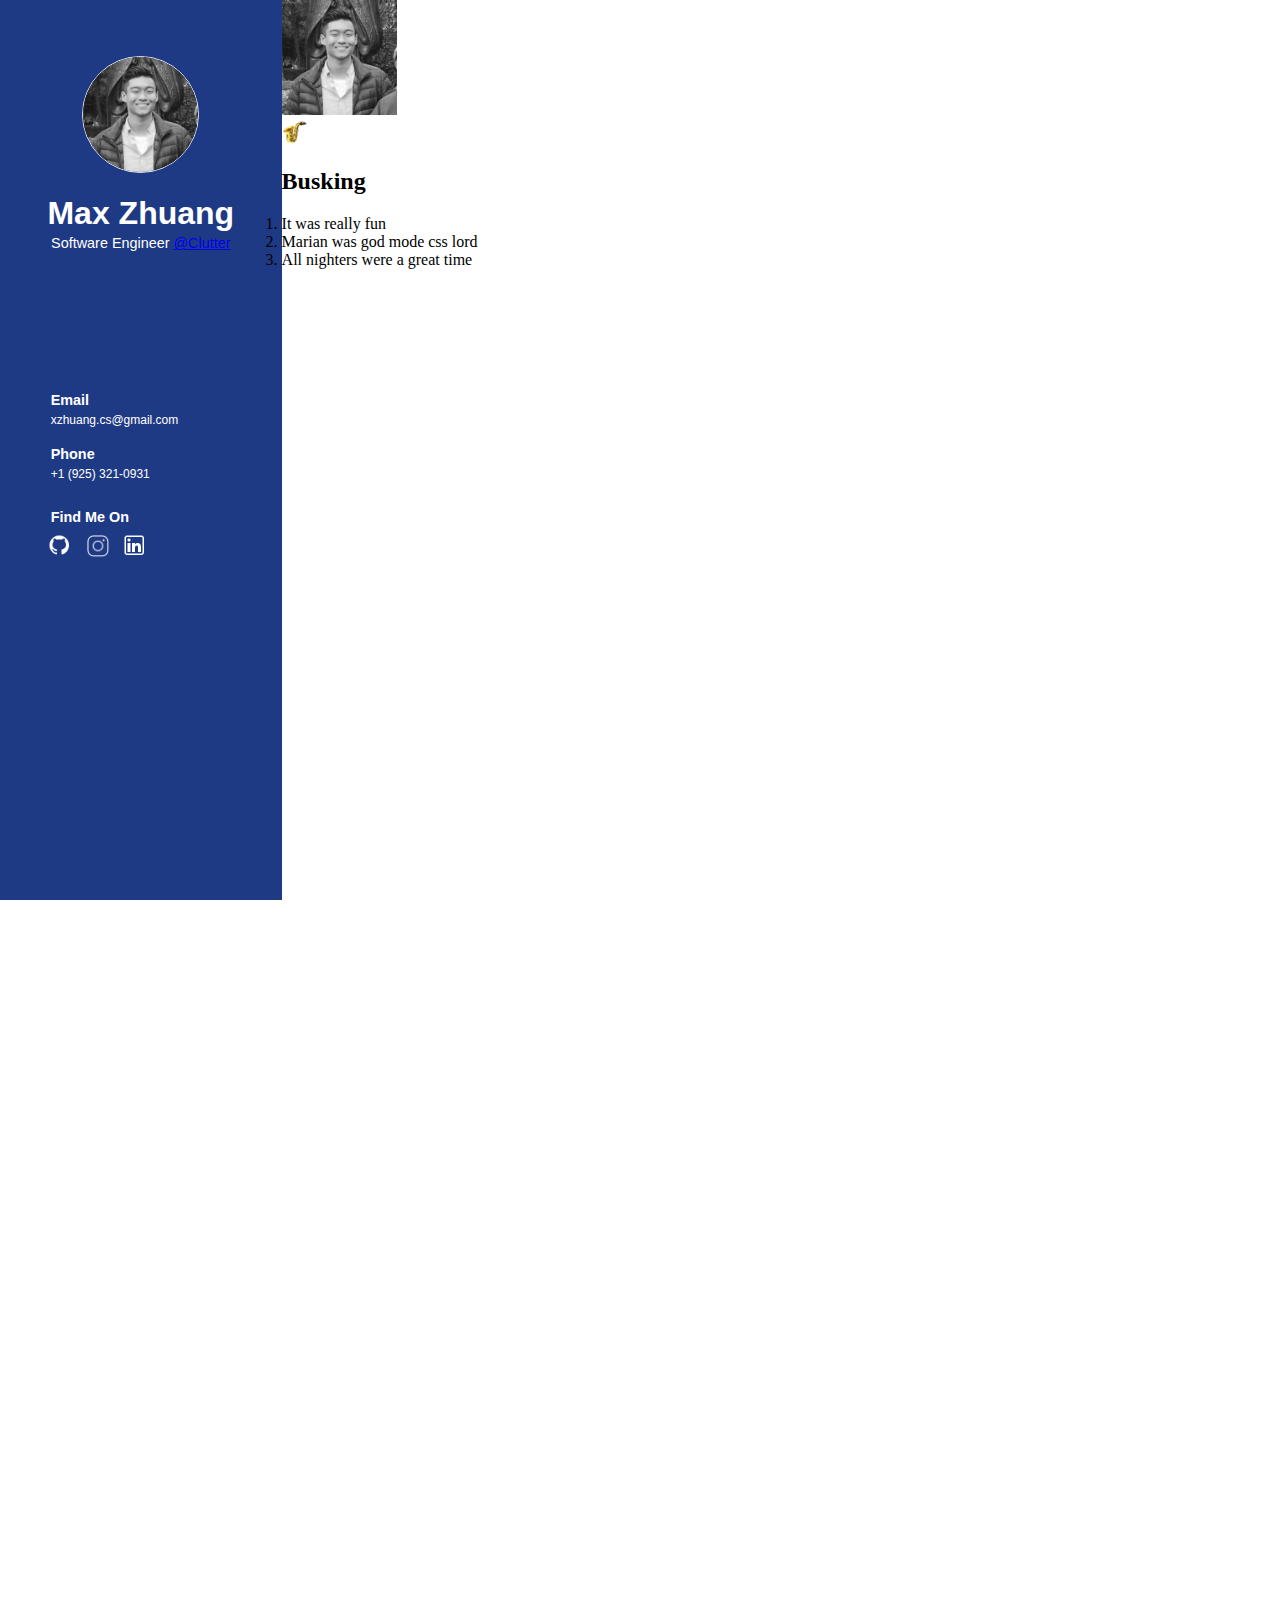
==== projects.html @ f991a174 "wip" ====
<!DOCTYPE html>
<html>
    <head>
        <meta charset="UTF-8"/>
        <meta name="viewport" content="width=device-width, initial-scale=1.0"/>
        <title>Max Zhuang &hyphen; Projects</title>
        <link rel="stylesheet" type="text/css" href="./css/projects.css" />
        <link rel="stylesheet" type="text/css" href="./css/sidebar.css" />
        <link rel="stylesheet" type="https://fonts.googleapis.com/css?family=Lato:700i">
    </head>
</html>
<body>
    <!--Sidebar Component-->
    <div id="sidebar">
        <div id="sidebar-profile-info">
            <a href="index.html"><img class="sidebar-content-center" id="sidebar-profile-image" src="./images/max.png" alt="profile image" width="115" height="115"/></a>
            <h1 class="sidebar-content-center" id="sidebar-name">Max Zhuang</h1>
            <h2 class="sidebar-content-center" id="sidebar-tagline">Software Engineer <a class="company" href="https://www.clutter.com/">@Clutter</a></h2>
        </div>
        <div id="sidebar-contact-info">
            <h4 class="sidebar-content">Email</h4>
            <p class="sidebar-content">xzhuang.cs@gmail.com</p>
            <h4 class="sidebar-content">Phone</h4>
            <p class="sidebar-content">&plus;1 &lpar;925&rpar; 321&hyphen;0931</p>
        </div>
        <h4 class="sidebar-content" id="sidebar-find-me">Find Me On</h4>
        <ul class="sidebar-content" id="sidebar-social-media">
            <li><a class="social-media-icons" target="_blank" href="https://github.com/xrzhuang"><img src="./images/icon-github.png" alt="github" width="24" height="24"/></a></li>
            <li><a class="social-media-icons" target="_blank" href="https://www.instagram.com/maxzhuang"><img src="./images/icon-instagram.png" alt="instagram" width="24" height="24"/></a></li>
            <li><a class="social-media-icons" target="_blank" href="https://www.linkedin.com/in/max-zhuang-9398289b"><img src="./images/icon-linkedin.png" alt="linkedin" width="24" height="24"></a></li>
        </ul>
    </div>
    <!--Project Content-->
    <a href="index.html"><img id="mobile-profile-image" alt="profile picture" src="./images/max.png" width="115" height="115"/></a>
    <div class="project-content-component">
        <img src="./images/busking.png" id="icon-experience" width="25" height="25"/>
        <h2 class="project-title">Busking</h2>
        <ol>
            <li>It was really fun</li>
            <li>Marian was god mode css lord</li>
            <li>All nighters were a great time</li>
        </ol>
    </div>
</body>
---- css/sidebar.css ----
/* for mobile phones */
@media only screen and (max-width: 600px) {
    #sidebar {
        background-color: #1f3a85;
        color: white;
        list-style: none;
        font-family: sans-serif;
    }

    #sidebar-profile-image {
        display: none;
    }

    #sidebar-name {
        font-family: 'Lato', sans-serif;
        font-size: 1.5em;
        margin-bottom: -2%;
        padding-top: 4%;
        text-align: center;
    }

    #sidebar-tagline {
        font-size: 1em;
        font-weight: lighter;
        margin-bottom: 20%;
        padding-bottom: 4%;
        text-align: center;
    }

    .sidebar-content {
        display: none;
    }

    #mobile-profile-image {
        border: 1px solid #eaeaea;
        border-radius: 100px;
        display: block;
        margin-bottom: 6%;
        margin-left: auto;
        margin-right: auto;
        margin-top: -12%;
    }

    #mobile-footer {
        font-family: sans-serif;
        font-weight: lighter;
        margin-top: 30%;
        margin-bottom: 10%;
        text-align: center;
    }

    #footer-vertical-bar {
        font-size: 1.5em;
    }

    #footer-find-me {
        display: block;
        margin: 16px auto;
        padding-bottom: 10px;
        width: 45%;
    }

    #footer-social-media {
        display: block;
        margin: 10px auto;
        padding: 0;
    }

    #footer-social-media li {
        display: inline;
        list-style: none;
        margin: 0 2%;
    }

    .social-media-icons:hover,
    .social-media-icons:focus,
    .social-media-icons:active {
        opacity: 0.8;
    }

    #footer-contact-info {
        font-size: 0.5em;
        text-decoration: none;
    }
}

/* for desktops */
@media only screen and (min-width: 600px) {
    html, body {
        height: 100%;
        margin: 0;
        overflow: scroll;
        width: 100%;
    }

    #sidebar {
        background-color: #1f3a85;
        color: #FFF;
        float: left;
        font-family: sans-serif;
        margin-bottom: -3000px;
        min-height: 600px;
        min-width: 260px;
        overflow: hidden;
        padding-bottom: 3000px;
        width: 22%;
    }

    #sidebar-profile-image {
        border: 1px solid #eaeaea;
        border-radius: 100px;
        display: block;
        margin-bottom: 6%;
        margin-left: auto;
        margin-right: auto;
        margin-top: 20%;
    }

    #sidebar-name {
        font-family: 'Lato', sans-serif;
        font-size: 2em;
        margin-bottom: -3%;
        text-align: center;
    }

    #sidebar-tagline {
        font-weight: lighter;
        margin-bottom: 20%;
        text-align: center;
    }

    #sidebar-contact-info {
        margin-top: 50%;
    }

    #sidebar h2 {
        font-size: 0.9em;
    }

    #sidebar h4 {
        font-size: 0.9em;
        margin-bottom: -0.5em;
    }

    #sidebar p {
        font-size: 0.75em;
        font-weight: lighter;
    }

    #sidebar-find-me {
        margin-top: 10%;
    }

    #sidebar-social-media {
        margin-left: 17%;
        padding: 0;
    }

    #sidebar-social-media li {
        display: inline;
        list-style: none;
        margin-left: 0;
        margin-right: 4%;
    }

    .social-media-icons:hover,
    .social-media-icons:focus,
    .social-media-icons:active {
        opacity: 0.8;
    }

    .sidebar-content {
        margin-left: 18%;
    }

    #mobile-footer {
        display: none;
    }
}
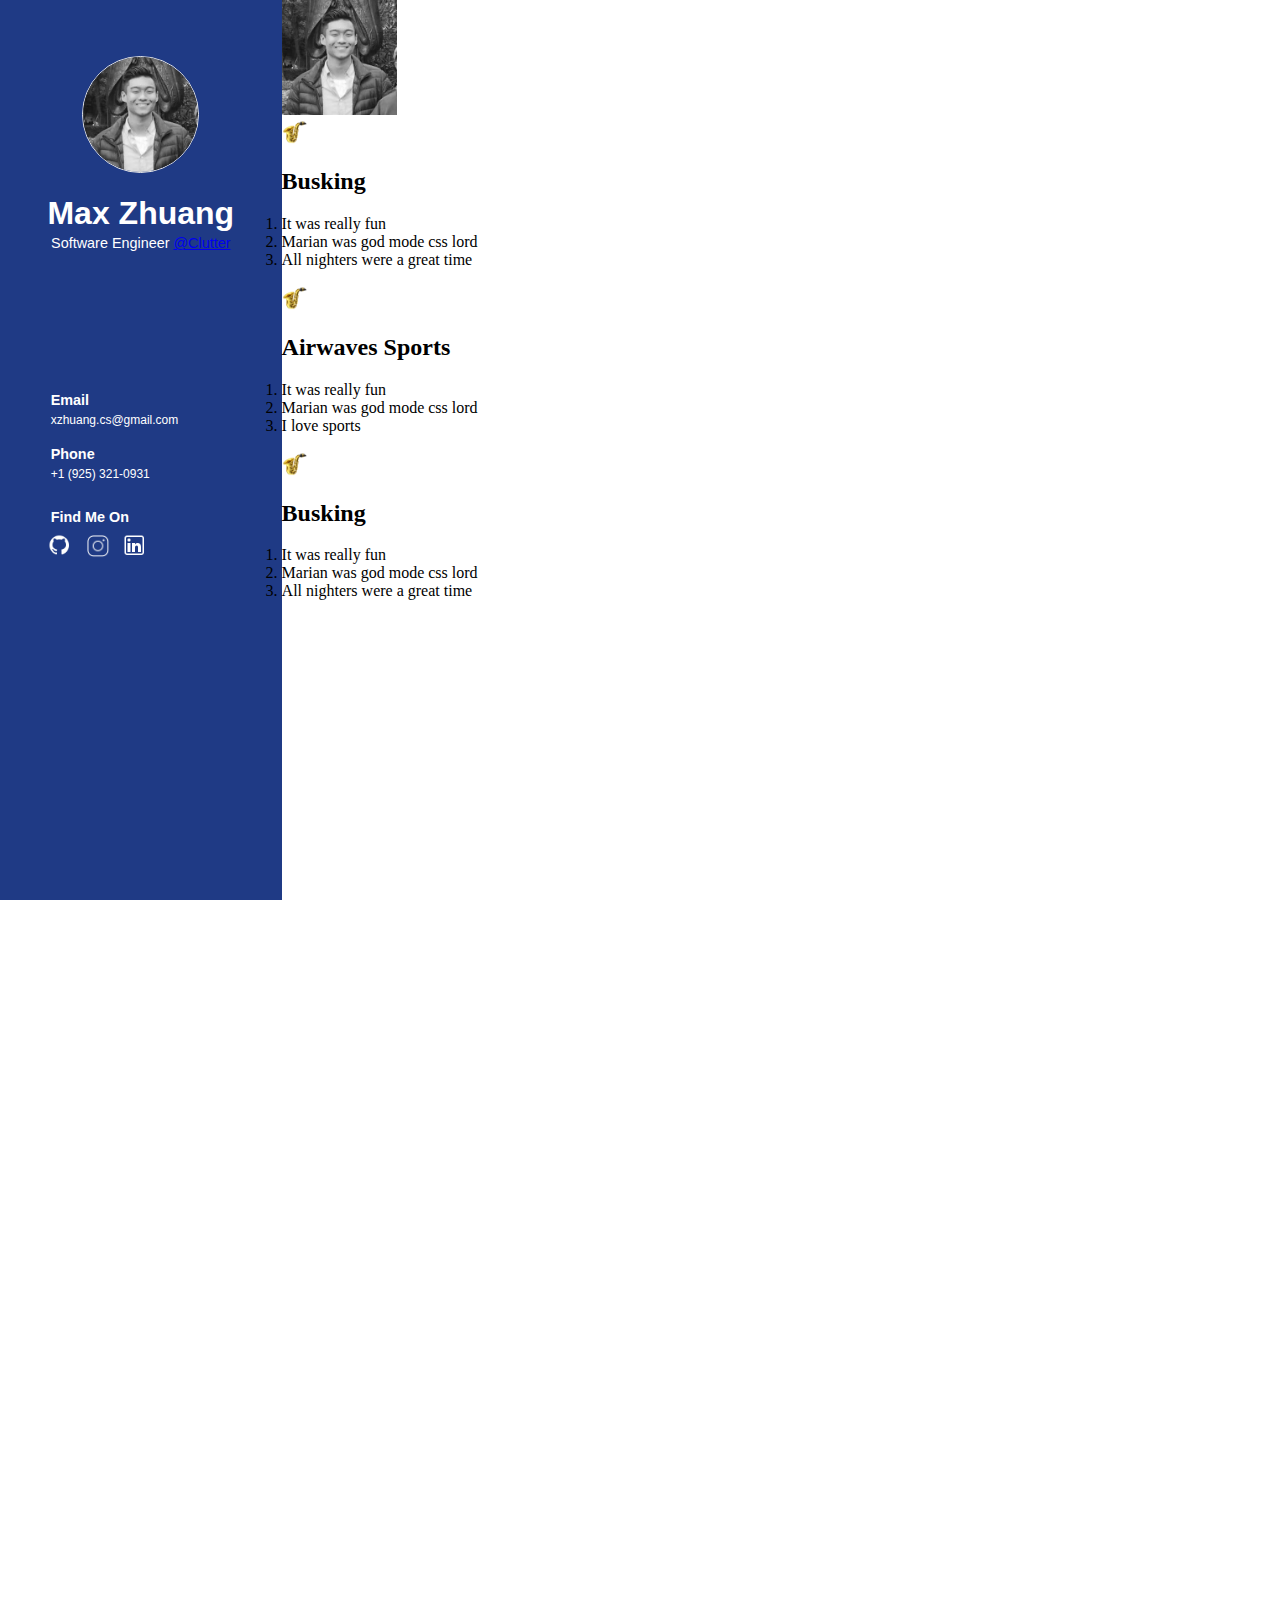
==== commit 36714050: "wip" ====
--- a/projects.html
+++ b/projects.html
@@ -41,4 +41,22 @@
             <li>All nighters were a great time</li>
         </ol>
     </div>
+    <div class="project-content-component">
+        <img src="./images/busking.png" id="icon-experience" width="25" height="25"/>
+        <h2 class="project-title">Airwaves Sports</h2>
+        <ol>
+            <li>It was really fun</li>
+            <li>Marian was god mode css lord</li>
+            <li>I love sports</li>
+        </ol>
+    </div>
+    <div class="project-content-component">
+        <img src="./images/busking.png" id="icon-experience" width="25" height="25"/>
+        <h2 class="project-title">Busking</h2>
+        <ol>
+            <li>It was really fun</li>
+            <li>Marian was god mode css lord</li>
+            <li>All nighters were a great time</li>
+        </ol>
+    </div>
 </body>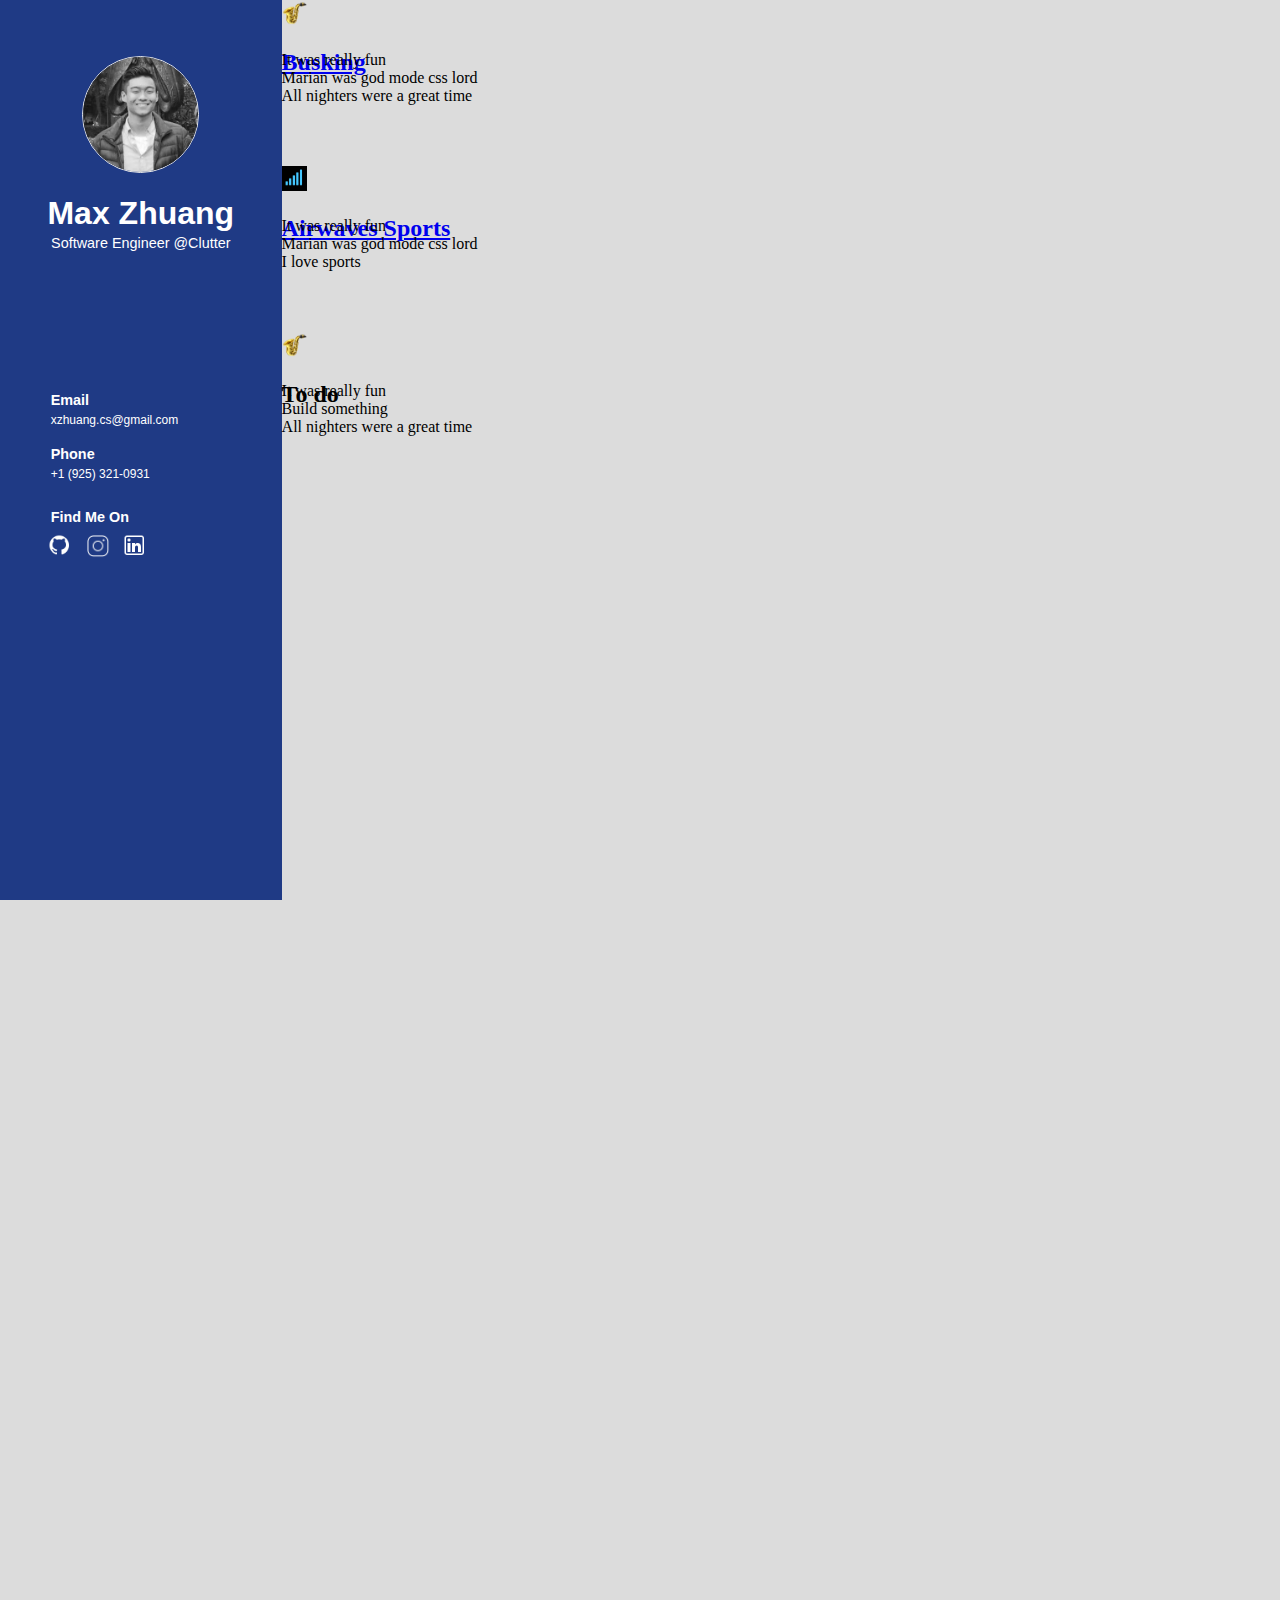
==== commit d5ac6a6f: "need styling for projects" ====
--- a/projects.html
+++ b/projects.html
@@ -32,9 +32,10 @@
     </div>
     <!--Project Content-->
     <a href="index.html"><img id="mobile-profile-image" alt="profile picture" src="./images/max.png" width="115" height="115"/></a>
+    <div id="project-content">
     <div class="project-content-component">
-        <img src="./images/busking.png" id="icon-experience" width="25" height="25"/>
-        <h2 class="project-title">Busking</h2>
+        <img src="./images/busking.png" id="icon-project" width="25" height="25"/>
+        <a href="https://busking.surge.sh/"> <h2 class="project-title">Busking</h2></a>
         <ol>
             <li>It was really fun</li>
             <li>Marian was god mode css lord</li>
@@ -42,8 +43,8 @@
         </ol>
     </div>
     <div class="project-content-component">
-        <img src="./images/busking.png" id="icon-experience" width="25" height="25"/>
-        <h2 class="project-title">Airwaves Sports</h2>
+        <img src="./images/airwaves.ico" id="icon-project" width="25" height="25"/>
+        <a href="http://airwaves-sports.surge.sh/"> <h2 class="project-title">Airwaves Sports</h2></a>
         <ol>
             <li>It was really fun</li>
             <li>Marian was god mode css lord</li>
@@ -51,12 +52,13 @@
         </ol>
     </div>
     <div class="project-content-component">
-        <img src="./images/busking.png" id="icon-experience" width="25" height="25"/>
-        <h2 class="project-title">Busking</h2>
+        <img src="./images/busking.png" id="icon-project" width="25" height="25"/>
+        <h2 class="project-title">To do</h2>
         <ol>
             <li>It was really fun</li>
-            <li>Marian was god mode css lord</li>
+            <li>Build something</li>
             <li>All nighters were a great time</li>
         </ol>
     </div>
+    </div>
 </body>--- a/css/projects.css
+++ b/css/projects.css
@@ -0,0 +1,286 @@
+/* for mobile phones */
+@media only screen and (max-width: 600px) {
+  body,
+  html {
+    background-color: #dcdcdc;
+    margin: 0;
+    width: 100%;
+  }
+
+  #mobile-profile-image:hover,
+  #mobile-profile-image:focus,
+  #mobile-profile-image:active {
+    opacity: 0.6;
+  }
+
+  #project-content {
+    font-family: sans-serif;
+    display: flex;
+    flex-direction: column;
+    flex-wrap: wrap;
+  }
+
+  .project-content-component {
+    background-color: #f8f8f8;
+    box-shadow: 0 5px 3px #888;
+    padding: 40px 30px 5px 30px;
+    margin-bottom: 60px;
+  }
+
+  .project-title {
+    left: 36px;
+    position: relative;
+    top: -48px;
+    width: 50%;
+    text-decoration: none;
+  }
+
+  ol {
+    position: relative;
+    top: -45px;
+  }
+
+  li {
+    list-style: none;
+  }
+
+  #icon-project {
+    margin-left: 0;
+  }
+
+  #project-content h2 {
+    color: #1f3a85;
+    margin-left: 2px;
+  }
+
+  h3 {
+    color: #1f3a85;
+    font-weight: 600;
+  }
+
+  #resume-content-skills {
+    font-weight: lighter;
+  }
+
+  #resume-content-interests {
+    display: none;
+  }
+
+  hr {
+    margin-top: 28px;
+  }
+
+  .job-title {
+    font-size: 1.35em;
+  }
+
+  .skill-progress {
+    background-color: lightgrey;
+    border-radius: 20px;
+    height: 14px;
+    margin: 6px 0;
+    width: 230px;
+  }
+  .my-progress {
+    background-color: #1f3a85;
+    border-radius: 20px;
+    height: 14px;
+  }
+
+  #web-progress {
+    width: 60%;
+  }
+
+  #c-cpp-progress {
+    width: 55%;
+  }
+
+  #python-progress {
+    width: 90%;
+  }
+
+  #communication-progress {
+    width: 85%;
+  }
+
+  #teamwork-progress {
+    width: 85%;
+  }
+
+  /* mobile footer */
+  #mobile-footer {
+    color: #1f3a85;
+    margin-top: -60px;
+  }
+
+  #footer-find-me {
+    border-bottom: 1px solid #1f3a85;
+  }
+
+  .company {
+    color: white;
+    text-decoration: none;
+  }
+}
+
+/* for desktops */
+@media only screen and (min-width: 600px) {
+  #mobile-footer,
+  #mobile-profile-image {
+    display: none;
+  }
+
+  body,
+  html {
+    background-color: #dcdcdc;
+    margin: 0;
+    min-width: 1050px;
+  }
+
+  #sidebar-profile-image:hover {
+    opacity: 0.8;
+  }
+
+  #resume-content {
+    float: left;
+    font-family: sans-serif;
+    margin: 5%;
+    width: 65%;
+  }
+
+  body,
+  html {
+    background-color: #dcdcdc;
+    margin: 0;
+  }
+
+  #resume-content-experience,
+  #resume-content-education,
+  #resume-content-misc {
+    background-color: #f8f8f8;
+    box-shadow: 0 5px 3px #888;
+    margin-bottom: 60px;
+    min-width: 800px;
+    padding: 30px 30px 5px 30px;
+  }
+
+  .resume-category {
+    left: 36px;
+    position: relative;
+    top: -48px;
+  }
+
+  ol,
+  #resume-content-skills ul,
+  #resume-content-interests ul {
+    position: relative;
+    top: -45px;
+  }
+
+  li {
+    list-style: none;
+  }
+
+  #resume-content-experience ul li {
+    font-weight: lighter;
+    list-style-type: circle;
+    margin-bottom: 8px;
+  }
+
+  #icon-experience,
+  #icon-education,
+  #icon-skills,
+  #icon-interests {
+    margin-left: 0;
+  }
+
+  #resume-content h2 {
+    color: #1f3a85;
+    margin-left: 2px;
+  }
+
+  h3 {
+    color: #1f3a85;
+    font-weight: 600;
+  }
+
+  .title-line-two {
+    font-weight: lighter;
+    margin-top: -10px;
+  }
+
+  .title-line-two-education {
+    color: black;
+  }
+
+  #resume-content-skills {
+    float: left;
+    font-weight: lighter;
+    margin-right: 90px;
+  }
+
+  #resume-content-interests li {
+    display: inline-block;
+    font-weight: lighter;
+    height: 30px;
+    margin-bottom: 18px;
+    text-align: left;
+    width: 300px;
+  }
+
+  .interests-icons {
+    margin-left: 35px;
+    margin-right: 10px;
+    vertical-align: middle;
+  }
+
+  hr {
+    margin-top: 28px;
+  }
+
+  .job-title {
+    font-size: 1.35em;
+  }
+
+  .skill-progress {
+    background-color: lightgrey;
+    border-radius: 20px;
+    height: 14px;
+    margin: 6px 0;
+    width: 300px;
+  }
+  .my-progress {
+    background-color: #1f3a85;
+    border-radius: 20px;
+    height: 14px;
+  }
+
+  #web-progress {
+    width: 60%;
+  }
+
+  #c-cpp-progress {
+    width: 55%;
+  }
+
+  #python-progress {
+    width: 90%;
+  }
+
+  #communication-progress {
+    width: 85%;
+  }
+
+  #teamwork-progress {
+    width: 85%;
+  }
+
+  #free-money-link {
+    text-decoration: none;
+  }
+
+  .company {
+    color: white;
+    text-decoration: none;
+  }
+}
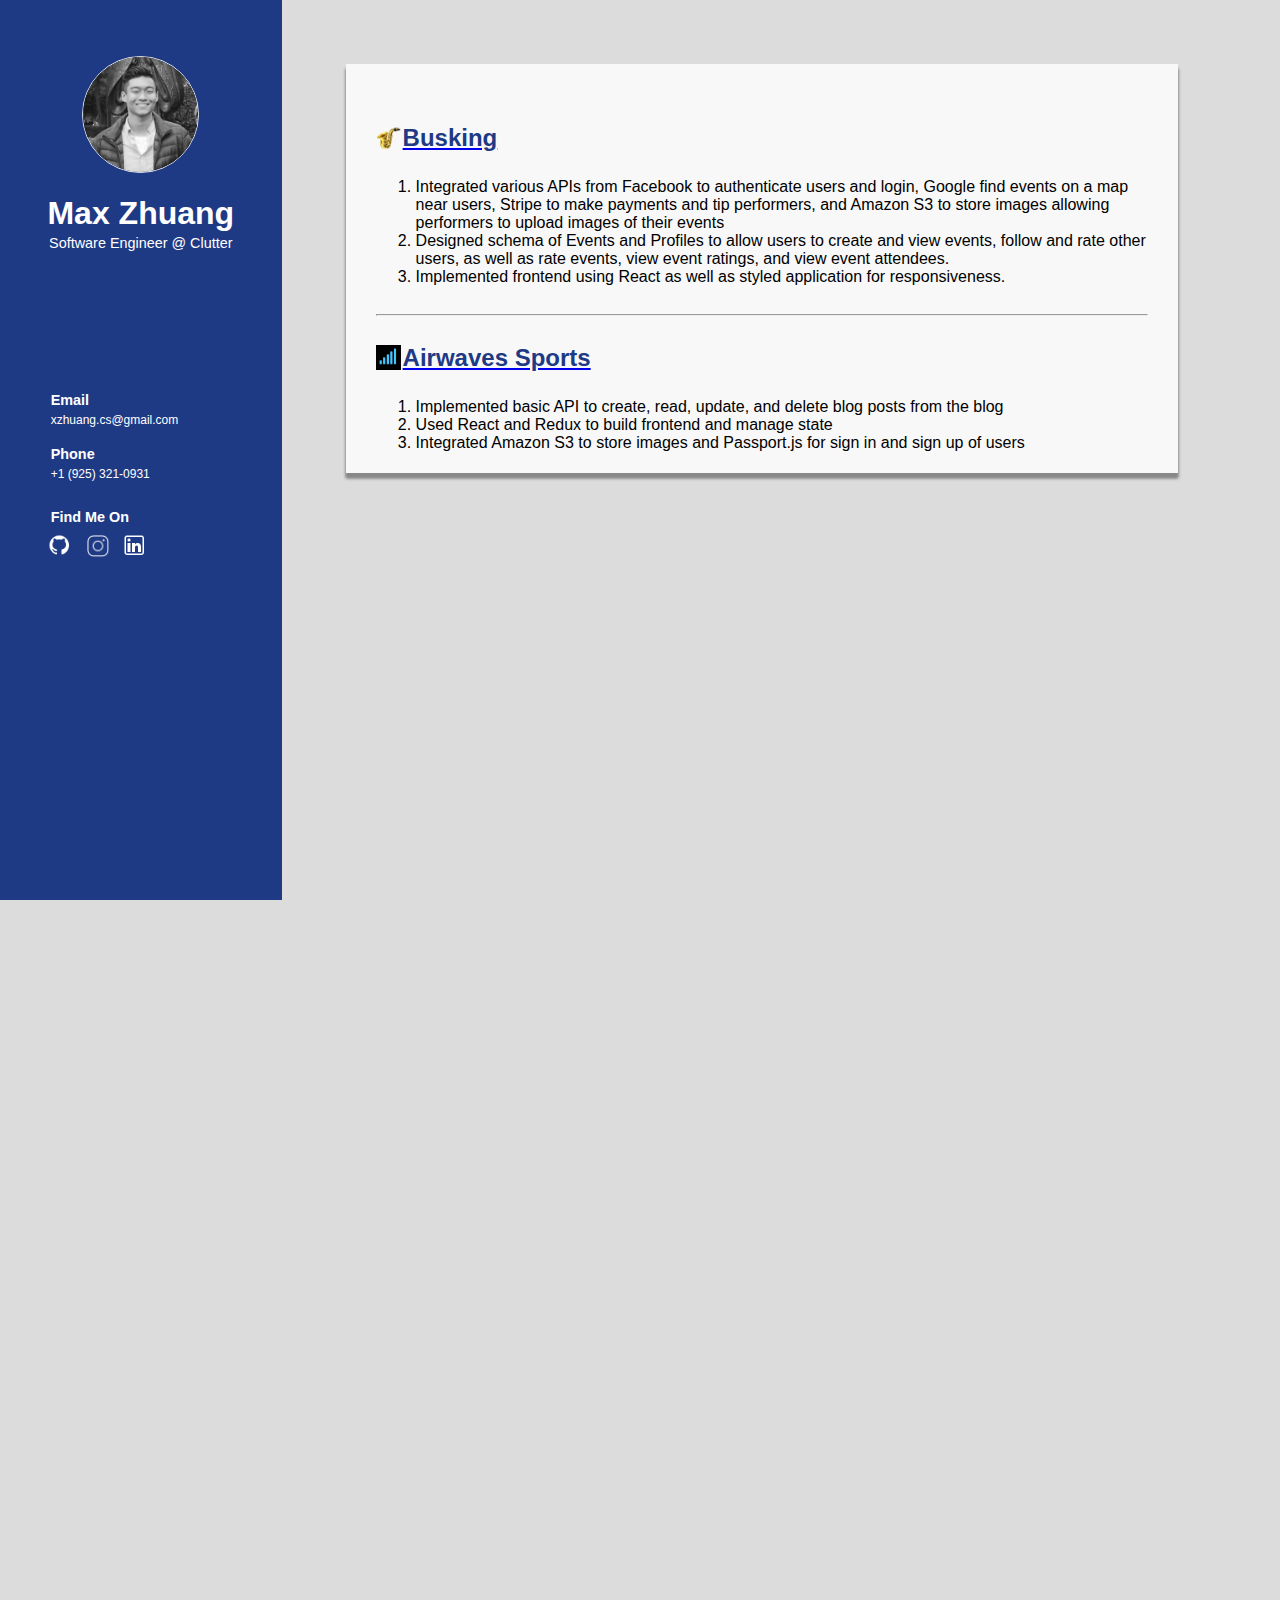
==== commit b30cde67: "fixup" ====
--- a/projects.html
+++ b/projects.html
@@ -1,21 +1,26 @@
 <!DOCTYPE html>
 <html>
-    <head>
-        <meta charset="UTF-8"/>
-        <meta name="viewport" content="width=device-width, initial-scale=1.0"/>
-        <title>Max Zhuang &hyphen; Projects</title>
-        <link rel="stylesheet" type="text/css" href="./css/projects.css" />
-        <link rel="stylesheet" type="text/css" href="./css/sidebar.css" />
-        <link rel="stylesheet" type="https://fonts.googleapis.com/css?family=Lato:700i">
-    </head>
+
+<head>
+    <meta charset="UTF-8" />
+    <meta name="viewport" content="width=device-width, initial-scale=1.0" />
+    <title>Max Zhuang &hyphen; Projects</title>
+    <link rel="stylesheet" type="text/css" href="./css/projects.css" />
+    <link rel="stylesheet" type="text/css" href="./css/sidebar.css" />
+    <link rel="stylesheet" type="https://fonts.googleapis.com/css?family=Lato:700i">
+</head>
+
 </html>
+
 <body>
     <!--Sidebar Component-->
     <div id="sidebar">
         <div id="sidebar-profile-info">
-            <a href="index.html"><img class="sidebar-content-center" id="sidebar-profile-image" src="./images/max.png" alt="profile image" width="115" height="115"/></a>
+            <a href="index.html"><img class="sidebar-content-center" id="sidebar-profile-image" src="./images/max.png"
+                    alt="profile image" width="115" height="115" /></a>
             <h1 class="sidebar-content-center" id="sidebar-name">Max Zhuang</h1>
-            <h2 class="sidebar-content-center" id="sidebar-tagline">Software Engineer <a class="company" href="https://www.clutter.com/">@Clutter</a></h2>
+            <h2 class="sidebar-content-center" id="sidebar-tagline">Software Engineer <a class="company"
+                    href="https://www.clutter.com/">@ Clutter</a></h2>
         </div>
         <div id="sidebar-contact-info">
             <h4 class="sidebar-content">Email</h4>
@@ -25,40 +30,48 @@
         </div>
         <h4 class="sidebar-content" id="sidebar-find-me">Find Me On</h4>
         <ul class="sidebar-content" id="sidebar-social-media">
-            <li><a class="social-media-icons" target="_blank" href="https://github.com/xrzhuang"><img src="./images/icon-github.png" alt="github" width="24" height="24"/></a></li>
-            <li><a class="social-media-icons" target="_blank" href="https://www.instagram.com/maxzhuang"><img src="./images/icon-instagram.png" alt="instagram" width="24" height="24"/></a></li>
-            <li><a class="social-media-icons" target="_blank" href="https://www.linkedin.com/in/max-zhuang-9398289b"><img src="./images/icon-linkedin.png" alt="linkedin" width="24" height="24"></a></li>
+            <li><a class="social-media-icons" target="_blank" href="https://github.com/xrzhuang"><img
+                        src="./images/icon-github.png" alt="github" width="24" height="24" /></a></li>
+            <li><a class="social-media-icons" target="_blank" href="https://www.instagram.com/maxzhuang"><img
+                        src="./images/icon-instagram.png" alt="instagram" width="24" height="24" /></a></li>
+            <li><a class="social-media-icons" target="_blank"
+                    href="https://www.linkedin.com/in/max-zhuang-9398289b"><img src="./images/icon-linkedin.png"
+                        alt="linkedin" width="24" height="24"></a></li>
         </ul>
     </div>
     <!--Project Content-->
-    <a href="index.html"><img id="mobile-profile-image" alt="profile picture" src="./images/max.png" width="115" height="115"/></a>
+    <a href="index.html"><img id="mobile-profile-image" alt="profile picture" src="./images/max.png" width="115"
+            height="115" /></a>
     <div id="project-content">
-    <div class="project-content-component">
-        <img src="./images/busking.png" id="icon-project" width="25" height="25"/>
-        <a href="https://busking.surge.sh/"> <h2 class="project-title">Busking</h2></a>
-        <ol>
-            <li>It was really fun</li>
-            <li>Marian was god mode css lord</li>
-            <li>All nighters were a great time</li>
-        </ol>
-    </div>
-    <div class="project-content-component">
-        <img src="./images/airwaves.ico" id="icon-project" width="25" height="25"/>
-        <a href="http://airwaves-sports.surge.sh/"> <h2 class="project-title">Airwaves Sports</h2></a>
-        <ol>
-            <li>It was really fun</li>
-            <li>Marian was god mode css lord</li>
-            <li>I love sports</li>
-        </ol>
-    </div>
-    <div class="project-content-component">
-        <img src="./images/busking.png" id="icon-project" width="25" height="25"/>
-        <h2 class="project-title">To do</h2>
-        <ol>
-            <li>It was really fun</li>
-            <li>Build something</li>
-            <li>All nighters were a great time</li>
-        </ol>
-    </div>
+        <div class="project-content-component">
+            <div class="project-content-component-header">
+                <img src="./images/busking.png" id="icon-project" width="25" height="25" />
+                <a href="https://busking.surge.sh/">
+                    <h2 class="project-title">Busking</h2>
+                </a>
+            </div>
+            <ol>
+                <li>Integrated various APIs from Facebook to authenticate users and login, Google find events on a map
+                    near users, Stripe to make payments and tip performers, and Amazon S3 to store images allowing
+                    performers to upload images of their events</li>
+                <li>Designed schema of Events and Profiles to allow users to create and view events, follow and rate
+                    other users, as well as rate events, view event ratings, and view event attendees.</li>
+                <li>Implemented frontend using React as well as styled application for responsiveness.</li>
+            </ol>
+
+            <hr />
+
+            <div class="project-content-component-header">
+                <img src="./images/airwaves.ico" id="icon-project" width="25" height="25" />
+                <a href="http://airwaves-sports.surge.sh/">
+                    <h2 class="project-title">Airwaves Sports</h2>
+                </a>
+            </div>
+            <ol>
+                <li>Implemented basic API to create, read, update, and delete blog posts from the blog</li>
+                <li>Used React and Redux to build frontend and manage state</li>
+                <li>Integrated Amazon S3 to store images and Passport.js for sign in and sign up of users</li>
+            </ol>
+        </div>
     </div>
 </body>--- a/css/projects.css
+++ b/css/projects.css
@@ -58,14 +58,6 @@
     font-weight: 600;
   }
 
-  #resume-content-skills {
-    font-weight: lighter;
-  }
-
-  #resume-content-interests {
-    display: none;
-  }
-
   hr {
     margin-top: 28px;
   }
@@ -141,11 +133,29 @@
     opacity: 0.8;
   }
 
-  #resume-content {
+  #project-content {
     float: left;
     font-family: sans-serif;
     margin: 5%;
     width: 65%;
+    background-color: #f8f8f8;
+    box-shadow: 0 5px 3px #888;
+    float: left;
+    font-weight: lighter;
+    display: flex;
+    flex-direction: column;
+  }
+
+  .project-content-component {
+    background-color: #f8f8f8;
+    box-shadow: 0 5px 3px #888;
+    padding: 40px 30px 5px 30px;
+  }
+
+  .project-content-component-header{
+    display: flex;
+    align-items: center;
+    margin-bottom: -10px;
   }
 
   body,
@@ -154,37 +164,10 @@
     margin: 0;
   }
 
-  #resume-content-experience,
-  #resume-content-education,
-  #resume-content-misc {
-    background-color: #f8f8f8;
-    box-shadow: 0 5px 3px #888;
-    margin-bottom: 60px;
-    min-width: 800px;
-    padding: 30px 30px 5px 30px;
-  }
-
-  .resume-category {
+  .project-category {
     left: 36px;
     position: relative;
     top: -48px;
-  }
-
-  ol,
-  #resume-content-skills ul,
-  #resume-content-interests ul {
-    position: relative;
-    top: -45px;
-  }
-
-  li {
-    list-style: none;
-  }
-
-  #resume-content-experience ul li {
-    font-weight: lighter;
-    list-style-type: circle;
-    margin-bottom: 8px;
   }
 
   #icon-experience,
@@ -194,7 +177,7 @@
     margin-left: 0;
   }
 
-  #resume-content h2 {
+  #project-content h2 {
     color: #1f3a85;
     margin-left: 2px;
   }
@@ -211,21 +194,6 @@
 
   .title-line-two-education {
     color: black;
-  }
-
-  #resume-content-skills {
-    float: left;
-    font-weight: lighter;
-    margin-right: 90px;
-  }
-
-  #resume-content-interests li {
-    display: inline-block;
-    font-weight: lighter;
-    height: 30px;
-    margin-bottom: 18px;
-    text-align: left;
-    width: 300px;
   }
 
   .interests-icons {
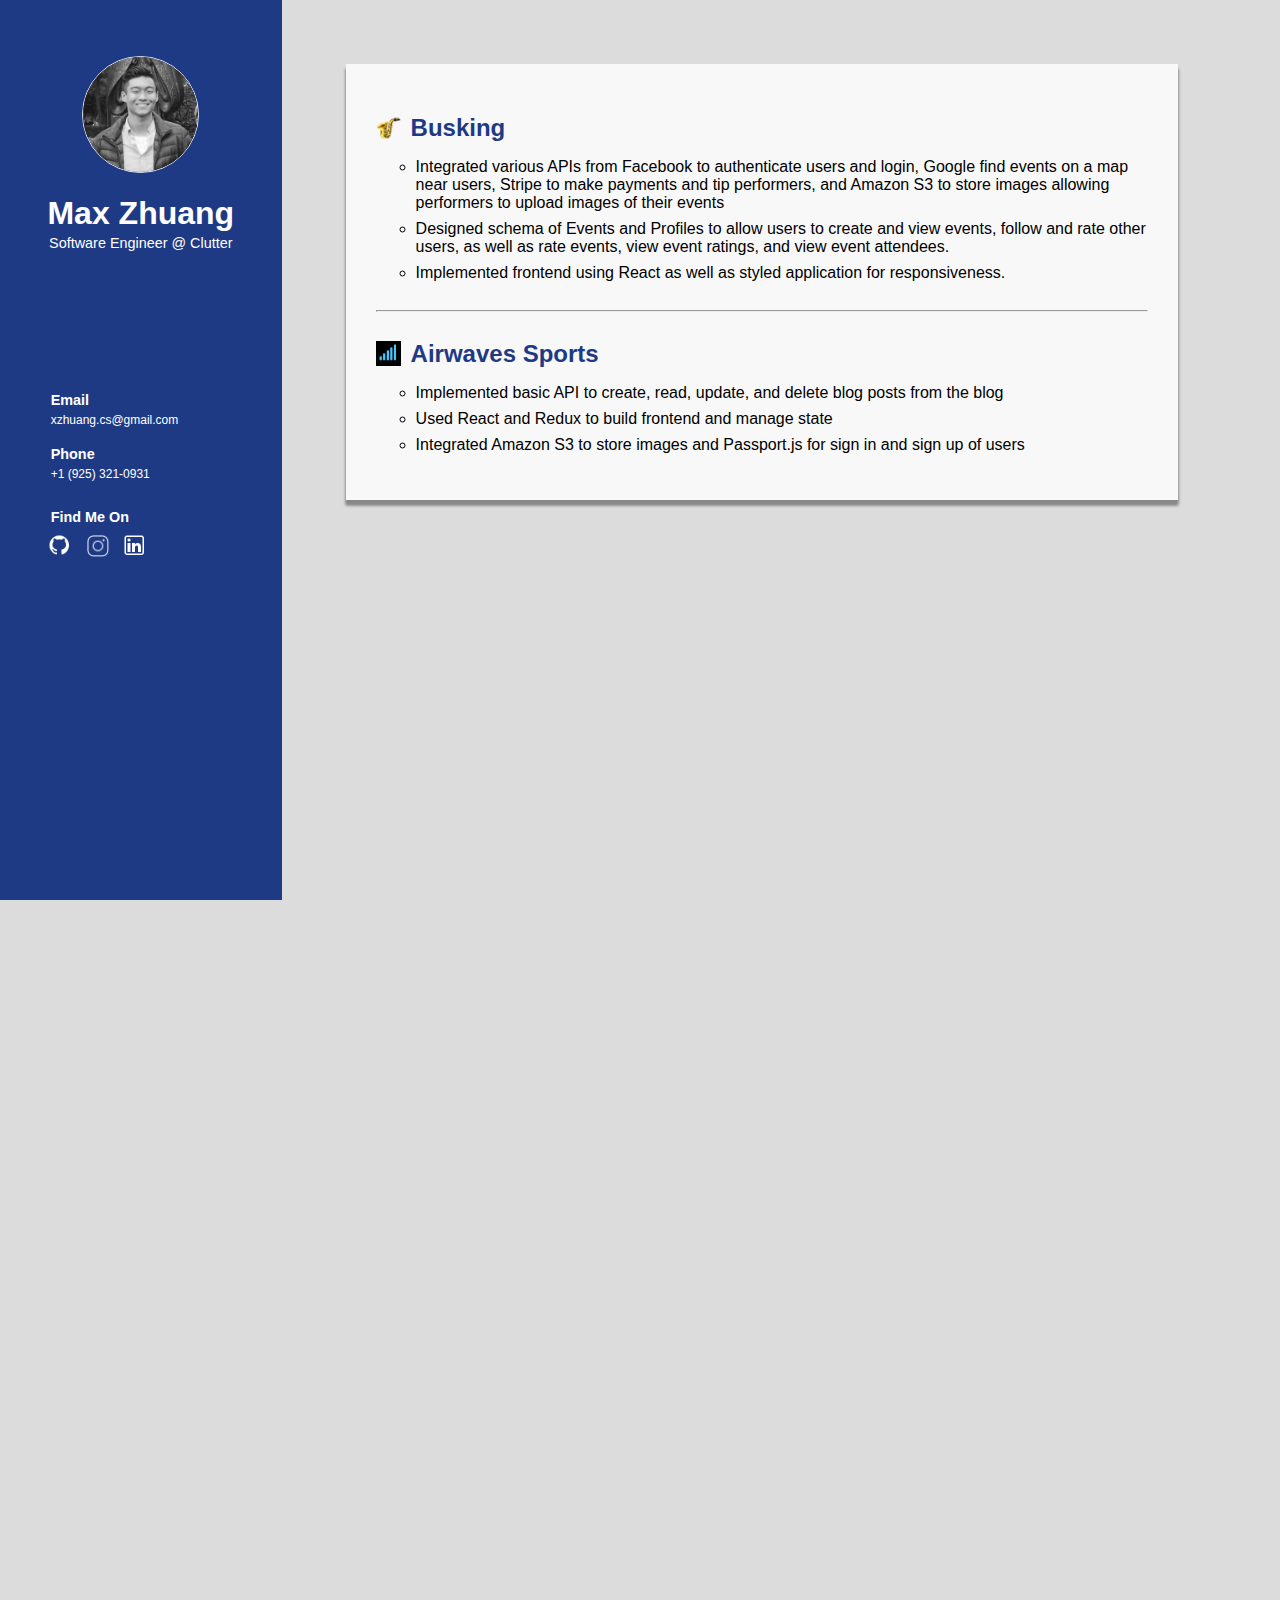
==== commit 521515a7: "fixup" ====
--- a/projects.html
+++ b/projects.html
@@ -45,7 +45,7 @@
     <div id="project-content">
         <div class="project-content-component">
             <div class="project-content-component-header">
-                <img src="./images/busking.png" id="icon-project" width="25" height="25" />
+                <img src="./images/busking.png" class="icon-project" width="25" height="25" />
                 <a href="https://busking.surge.sh/">
                     <h2 class="project-title">Busking</h2>
                 </a>
@@ -62,7 +62,7 @@
             <hr />
 
             <div class="project-content-component-header">
-                <img src="./images/airwaves.ico" id="icon-project" width="25" height="25" />
+                <img src="./images/airwaves.ico" class="icon-project" width="25" height="25" />
                 <a href="http://airwaves-sports.surge.sh/">
                     <h2 class="project-title">Airwaves Sports</h2>
                 </a>
--- a/css/projects.css
+++ b/css/projects.css
@@ -120,6 +120,16 @@
   #mobile-footer,
   #mobile-profile-image {
     display: none;
+  }
+
+  .icon-project {
+    margin-right: 8px;
+  }
+
+  li {
+    font-weight: lighter;
+    list-style-type: circle;
+    margin-bottom: 8px;
   }
 
   body,
@@ -149,13 +159,13 @@
   .project-content-component {
     background-color: #f8f8f8;
     box-shadow: 0 5px 3px #888;
-    padding: 40px 30px 5px 30px;
-  }
-
-  .project-content-component-header{
+    padding: 30px;
+  }
+
+  .project-content-component-header {
     display: flex;
     align-items: center;
-    margin-bottom: -10px;
+    margin-bottom: -20px;
   }
 
   body,
@@ -170,36 +180,20 @@
     top: -48px;
   }
 
-  #icon-experience,
-  #icon-education,
-  #icon-skills,
-  #icon-interests {
-    margin-left: 0;
-  }
-
   #project-content h2 {
     color: #1f3a85;
     margin-left: 2px;
+    cursor: pointer;
+  }
+
+  #project-content a {
+    text-decoration: none;
+    cursor: pointer;
   }
 
   h3 {
     color: #1f3a85;
     font-weight: 600;
-  }
-
-  .title-line-two {
-    font-weight: lighter;
-    margin-top: -10px;
-  }
-
-  .title-line-two-education {
-    color: black;
-  }
-
-  .interests-icons {
-    margin-left: 35px;
-    margin-right: 10px;
-    vertical-align: middle;
   }
 
   hr {
@@ -210,43 +204,6 @@
     font-size: 1.35em;
   }
 
-  .skill-progress {
-    background-color: lightgrey;
-    border-radius: 20px;
-    height: 14px;
-    margin: 6px 0;
-    width: 300px;
-  }
-  .my-progress {
-    background-color: #1f3a85;
-    border-radius: 20px;
-    height: 14px;
-  }
-
-  #web-progress {
-    width: 60%;
-  }
-
-  #c-cpp-progress {
-    width: 55%;
-  }
-
-  #python-progress {
-    width: 90%;
-  }
-
-  #communication-progress {
-    width: 85%;
-  }
-
-  #teamwork-progress {
-    width: 85%;
-  }
-
-  #free-money-link {
-    text-decoration: none;
-  }
-
   .company {
     color: white;
     text-decoration: none;
